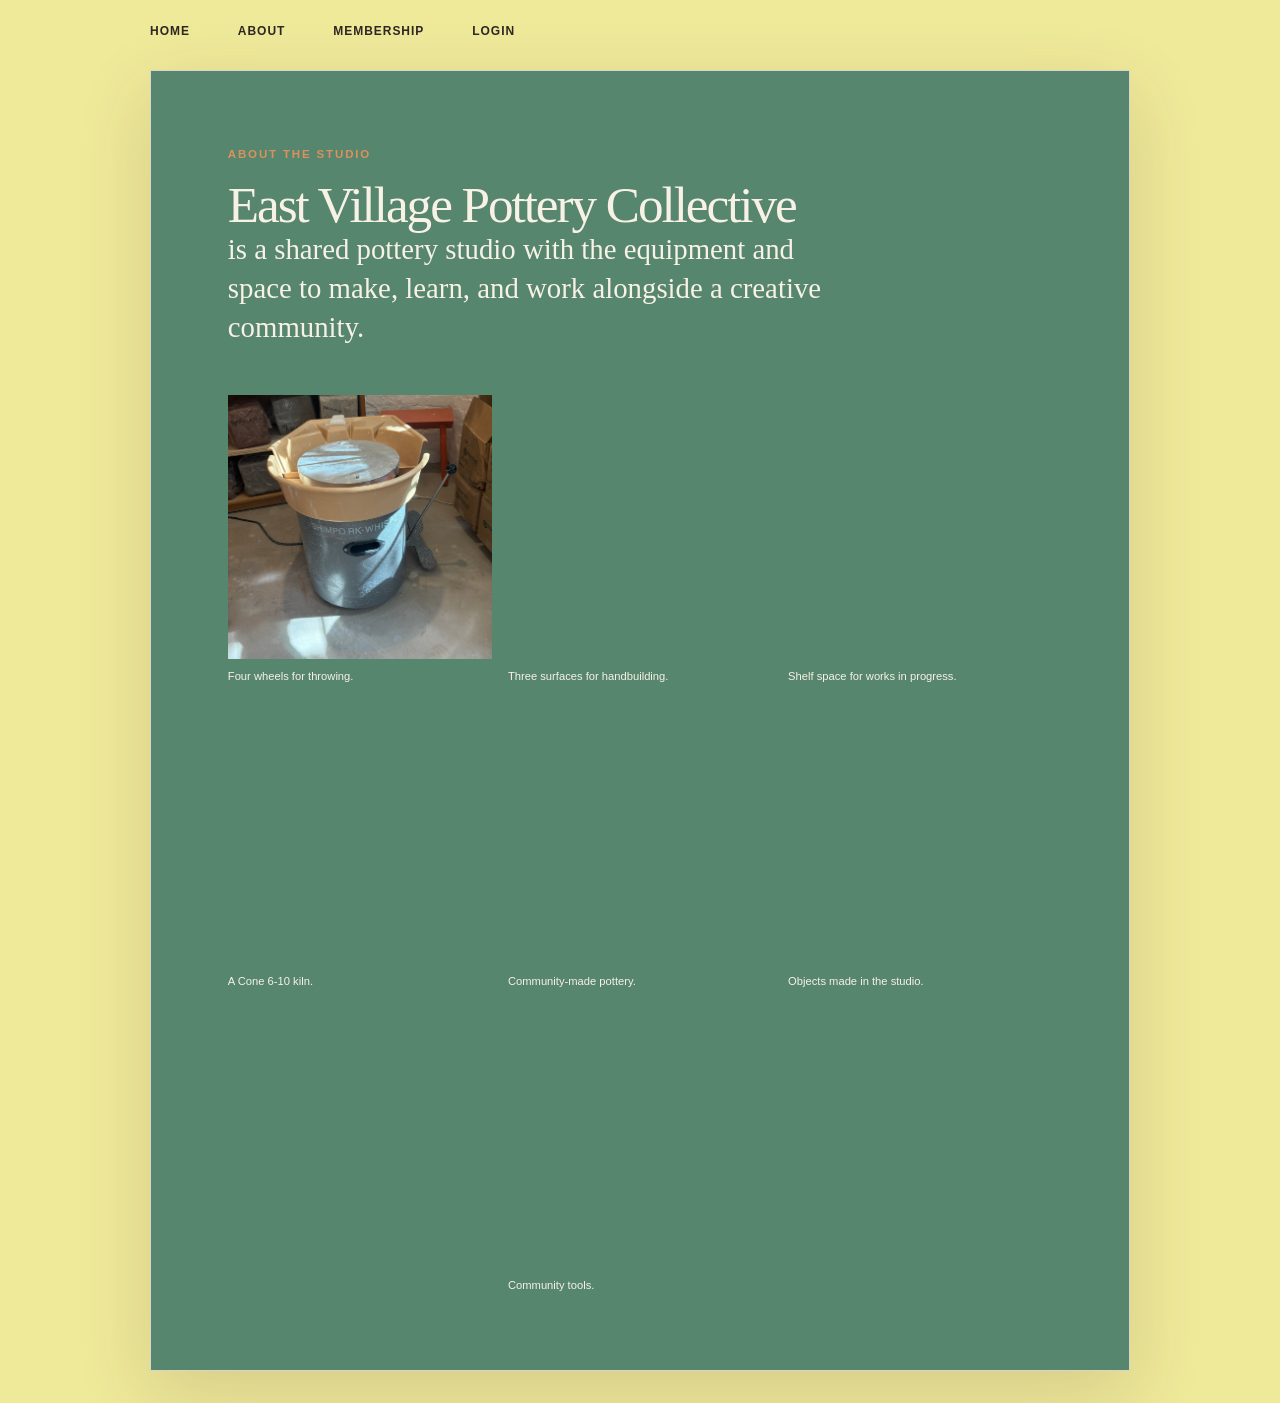
==== about/index.html @ e0009b64 "Cache-bust style.css and site-nav.js" ====
<!doctype html>
<html lang="en">
  <head>
    <meta charset="UTF-8" />
    <meta name="viewport" content="width=device-width, initial-scale=1.0" />
    <meta
      name="description"
      content="Explore the equipment and community at East Village Pottery Collective, a shared ceramics studio in NYC's East Village."
    />
    <link rel="canonical" href="https://eastvillagepottery.com/about/" />
    <link rel="icon" href="/favicon.svg" type="image/svg+xml" />
    <meta property="og:type" content="website" />
    <meta
      property="og:title"
      content="About the Studio | East Village Pottery Collective"
    />
    <meta
      property="og:description"
      content="Explore the equipment and community at our shared East Village ceramics studio."
    />
    <meta property="og:url" content="https://eastvillagepottery.com/about/" />
    <meta
      property="og:image"
      content="https://eastvillagepottery.com/images/pottery.jpeg"
    />
    <meta property="og:image:alt" content="Handmade pottery in the studio" />
    <meta name="twitter:card" content="summary_large_image" />
    <title>About the Studio | East Village Pottery Collective</title>
    <link rel="stylesheet" href="/style.css?v=9" />
  </head>
  <body>
    <main class="page about-page">
      <site-nav></site-nav>
      <article class="contact-card" aria-labelledby="about-label">
        <section class="about-section" aria-labelledby="about-label">
          <p class="contact-label" id="about-label">About the studio</p>
          <h1>East Village Pottery Collective</h1>
          <p class="about-intro">
            is a shared pottery studio with the equipment and space to make,
            learn, and work alongside a creative community.
          </p>
          <div class="about-layout">
            <div class="studio-gallery" aria-label="Inside the studio">
              <figure>
                <img
                  src="/images/wheel.jpeg"
                  alt="Pottery wheel in the studio"
                  loading="lazy"
                  decoding="async"
                />
                <figcaption>Four wheels for throwing.</figcaption>
              </figure>
              <figure>
                <img
                  src="/images/handbuilding.jpeg"
                  alt="Handbuilding work surface"
                  loading="lazy"
                  decoding="async"
                />
                <figcaption>Three surfaces for handbuilding.</figcaption>
              </figure>
              <figure>
                <img
                  src="/images/shelf.jpeg"
                  alt="Studio shelves with pottery and supplies"
                  loading="lazy"
                  decoding="async"
                />
                <figcaption>Shelf space for works in progress.</figcaption>
              </figure>
              <figure>
                <img
                  src="/images/kiln.jpeg"
                  alt="Kiln in the studio"
                  loading="lazy"
                  decoding="async"
                />
                <figcaption>A Cone 6-10 kiln.</figcaption>
              </figure>
              <figure>
                <img
                  src="/images/pottery.jpeg"
                  alt="Handmade pottery in the studio"
                  loading="lazy"
                  decoding="async"
                />
                <figcaption>Community-made pottery.</figcaption>
              </figure>
              <figure>
                <img
                  src="/images/pottery-2.jpeg"
                  alt="Finished pottery on studio shelving"
                  loading="lazy"
                  decoding="async"
                />
                <figcaption>Objects made in the studio.</figcaption>
              </figure>
              <figure>
                <img
                  src="/images/tools.png"
                  alt="Pottery tools in the studio"
                  loading="lazy"
                  decoding="async"
                />
                <figcaption>Community tools.</figcaption>
              </figure>
            </div>
          </div>
        </section>
      </article>
    </main>
    <script type="module" src="/components/site-nav.js?v=2"></script>
  </body>
</html>
---- style.css ----
:root {
  --ink: #302622;
  --muted: #a28c80;
  --paper: #e4d4bb;
  --awning-red: #9a5c49;
  --background: #efe99a;
  --clay: #c7641d;
  --clay-dark: #82482d;
  --line: rgba(48, 38, 34, 0.2);
  --white: #f8f1e6;
  --peach: #dc915c;
  --green: #56866d;
}

* {
  box-sizing: border-box;
}

/* Keep the hidden attribute working on elements that set their own display. */
[hidden] {
  display: none !important;
}

body {
  margin: 0;
  min-height: 100vh;
  display: flex;
  flex-direction: column;
  color: var(--ink);
  background: var(--paper);
  font-family: Georgia, "Times New Roman", serif;
}

.page {
  flex: 1;
  display: flex;
  flex-direction: column;
  align-items: center;
  min-height: 100vh;
  padding: 0 1.25rem 2rem;
  background: var(--background);
}

.site-nav {
  width: min(100%, 980px);
  flex-shrink: 0;
  padding: 1.5rem 0;
  font-family: "Trebuchet MS", sans-serif;
}

site-nav {
  display: block;
  width: min(100%, 980px);
  min-height: 4.4rem;
}

site-nav .site-nav {
  width: 100%;
}

.nav-links {
  display: flex;
  gap: clamp(1rem, 4vw, 3rem);
  align-items: center;
}

.nav-links a {
  color: var(--ink);
  font-size: 0.75rem;
  font-weight: 700;
  letter-spacing: 0.08em;
  text-decoration: none;
  text-transform: uppercase;
}

.nav-links a:hover,
.nav-links a:focus-visible {
  color: var(--clay-dark);
}

.nav-menu {
  position: relative;
}

.nav-submenu {
  position: absolute;
  top: 100%;
  left: -1rem;
  z-index: 10;
  display: none;
  flex-direction: column;
  min-width: 12rem;
  /* Top padding bridges the gap so the menu stays open while moving to it. */
  padding: 0.75rem 0 0.5rem;
  background: var(--white);
  border: 1px solid rgba(41, 41, 37, 0.14);
  box-shadow: 0 12px 30px rgba(73, 54, 38, 0.16);
}

.nav-menu:hover .nav-submenu,
.nav-menu:focus-within .nav-submenu {
  display: flex;
}

.nav-submenu a,
.nav-submenu button {
  padding: 0.55rem 1rem;
  border: 0;
  background: none;
  color: var(--ink);
  cursor: pointer;
  font: inherit;
  font-size: 0.72rem;
  font-weight: 700;
  letter-spacing: 0.08em;
  text-align: left;
  text-decoration: none;
  text-transform: uppercase;
}

.nav-submenu a:hover,
.nav-submenu a:focus-visible,
.nav-submenu button:hover,
.nav-submenu button:focus-visible {
  background: var(--paper);
  color: var(--clay-dark);
}

.menu-toggle {
  display: none;
  align-items: center;
  gap: 0.65rem;
  padding: 0;
  border: 0;
  background: transparent;
  color: var(--ink);
  cursor: pointer;
  font-family: inherit;
  font-size: 0.75rem;
  font-weight: 700;
  letter-spacing: 0.08em;
  text-transform: uppercase;
}

.menu-icon {
  display: grid;
  gap: 3px;
  width: 1.1rem;
}

.menu-icon span {
  display: block;
  height: 2px;
  background: currentColor;
}

.contact-card {
  position: relative;
  width: min(100%, 980px);
  overflow: hidden;
  background: var(--white);
  border: 1px solid rgba(41, 41, 37, 0.14);
  box-shadow: 0 24px 70px rgba(73, 54, 38, 0.16);
}

.storefront {
  overflow: hidden;
  background: var(--ink);
}

.storefront img {
  display: block;
  width: 100%;
  height: auto;
}

.about-section {
  scroll-margin-top: 1rem;
  padding: clamp(2.5rem, 6vw, 5rem) clamp(2rem, 6vw, 5.75rem);
  background: var(--green);
  color: var(--white);
}

.about-section .contact-label {
  margin-bottom: 1.25rem;
  color: var(--peach);
}

.about-section h1 {
  max-width: none;
  font-size: clamp(2.25rem, 4vw, 3.25rem);
  line-height: 0.98;
  white-space: nowrap;
}

.about-intro {
  max-width: 38rem;
  margin: 0;
  font-size: clamp(1.25rem, 2.5vw, 1.8rem);
  line-height: 1.35;
}

.about-origin {
  margin: 1.25rem 0 0;
  color: var(--peach);
  font-family: "Trebuchet MS", sans-serif;
  font-size: 0.8rem;
  font-weight: 700;
  letter-spacing: 0.08em;
  text-transform: uppercase;
}

.about-layout {
  margin-top: 3rem;
}

.studio-gallery {
  display: flex;
  flex-wrap: wrap;
  justify-content: center;
  gap: 1rem;
  margin-top: 3rem;
}

.studio-gallery figure {
  margin: 0;
  flex: 0 1 calc((100% - 2rem) / 3);
}

.studio-gallery img {
  display: block;
  width: 100%;
  aspect-ratio: 1;
  object-fit: cover;
}

.studio-gallery figcaption {
  margin-top: 0.6rem;
  color: var(--white);
  font-family: "Trebuchet MS", sans-serif;
  font-size: 0.7rem;
  line-height: 1.35;
}

.contact-content {
  display: grid;
  grid-template-columns: repeat(2, minmax(0, 1fr));
}

.info-section {
  padding: clamp(2.5rem, 7vw, 5rem) clamp(2rem, 6vw, 5.75rem);
  background: var(--paper);
  color: var(--ink);
}

.info-section + .info-section {
  border-left: 1px solid var(--line);
}

.contact-label {
  margin: 0 0 0.75rem;
  color: var(--clay-dark);
  font-family: "Trebuchet MS", sans-serif;
  font-size: 0.72rem;
  font-weight: 700;
  letter-spacing: 0.16em;
  text-transform: uppercase;
}

.eyebrow {
  margin: 0 0 1.25rem;
  color: var(--peach);
  font-family: "Trebuchet MS", sans-serif;
  font-size: 0.72rem;
  font-weight: 700;
  letter-spacing: 0.18em;
  text-transform: uppercase;
}

h1 {
  margin: 0;
  font-size: clamp(3rem, 7vw, 5.7rem);
  font-weight: 400;
  line-height: 0.92;
  letter-spacing: -0.04em;
  text-wrap: balance;
}

.studio-intro h1 {
  font-size: clamp(2rem, 4vw, 3.25rem);
  line-height: 1;
}

.studio-intro {
  border-bottom: 1px solid var(--line);
}

.details {
  display: flex;
  flex-direction: column;
  justify-content: center;
  padding: clamp(2.25rem, 6vw, 5.5rem);
}

.details h2 {
  margin: 0 0 2.5rem;
  color: var(--clay-dark);
  font-size: 1.05rem;
  font-weight: 400;
  letter-spacing: 0.05em;
  text-transform: uppercase;
}

.address-note {
  margin: 1.25rem 0 2.25rem;
  color: var(--muted);
  font-family: "Trebuchet MS", sans-serif;
  font-size: 0.78rem;
  line-height: 1.5;
}

.address-link {
  display: inline-flex;
  align-items: center;
  justify-content: space-between;
  width: 100%;
  margin: 0;
  color: var(--awning-red);
  font-size: clamp(1.55rem, 3vw, 2.25rem);
  line-height: 1.2;
  text-decoration: none;
}

.address-link:hover,
.address-link:focus-visible {
  color: var(--clay-dark);
  text-decoration: none;
}

.email-link {
  display: inline-block;
  margin-top: 1.5rem;
  color: var(--ink);
  font-family: "Trebuchet MS", sans-serif;
  font-size: 0.9rem;
  text-decoration: underline;
  text-decoration-color: var(--peach);
  text-underline-offset: 0.25rem;
}

.email-link:hover,
.email-link:focus-visible {
  color: var(--clay-dark);
}

.footer-note {
  margin: 3rem 0 0;
  padding-top: 1rem;
  border-top: 1px solid var(--line);
  color: var(--muted);
  font-family: "Trebuchet MS", sans-serif;
  font-size: 0.72rem;
  letter-spacing: 0.05em;
  text-transform: uppercase;
}

.membership-page {
  align-items: center;
}

.membership-card {
  width: min(100%, 980px);
  background: var(--white);
  border: 1px solid rgba(41, 41, 37, 0.14);
  box-shadow: 0 24px 70px rgba(73, 54, 38, 0.16);
}

.membership-header {
  padding: clamp(3rem, 7vw, 6rem) clamp(2rem, 7vw, 6rem);
  background: var(--green);
  color: var(--white);
}

.membership-header .contact-label {
  color: var(--peach);
}

.membership-header h1 {
  max-width: 14ch;
  margin: 0;
  color: var(--white);
  font-size: clamp(2.75rem, 7vw, 5.5rem);
}

.membership-lede {
  max-width: 35rem;
  margin: 2rem 0 0;
  color: var(--white);
  font-size: clamp(1.1rem, 2vw, 1.35rem);
  line-height: 1.5;
}

.agreement-section {
  padding: clamp(2rem, 5vw, 4rem) clamp(2rem, 7vw, 6rem);
  border-bottom: 1px solid var(--line);
}

.agreement-section h2 {
  margin: 0 0 1.5rem;
  color: var(--clay-dark);
  font-family: "Trebuchet MS", sans-serif;
  font-size: 0.8rem;
  letter-spacing: 0.14em;
  text-transform: uppercase;
}

.agreement-section p,
.agreement-section li {
  max-width: 48rem;
  color: var(--ink);
  font-size: 1rem;
  line-height: 1.65;
}

.agreement-section p {
  margin: 0 0 1.25rem;
}

.agreement-section p:last-child {
  margin-bottom: 0;
}

.agreement-section ul {
  margin: 1.25rem 0 0;
  padding-left: 1.3rem;
}

.membership-tiers {
  display: grid;
  gap: 0.75rem;
  margin-bottom: 2rem !important;
  padding-left: 0 !important;
  list-style: none;
}

.membership-tiers li {
  display: grid;
  gap: 0.35rem;
  padding: 1rem 1.15rem;
  border-left: 3px solid var(--peach);
  background: rgba(228, 212, 187, 0.45);
}

.membership-tiers strong {
  color: var(--clay-dark);
  font-family: "Trebuchet MS", sans-serif;
  font-size: 0.85rem;
  letter-spacing: 0.04em;
  text-transform: uppercase;
}

.membership-tiers span {
  font-size: 0.95rem;
  line-height: 1.4;
}

.waiver-section {
  background: #efe5d5;
}

.note-section {
  background: var(--paper);
}

/* Members area */

.member-form {
  display: grid;
  gap: 1.25rem;
  max-width: 36rem;
}

piece-fields {
  display: grid;
  gap: 1.25rem;
}

.field {
  display: grid;
  gap: 0.4rem;
}

.field span,
.dimensions legend {
  color: var(--clay-dark);
  font-family: "Trebuchet MS", sans-serif;
  font-size: 0.72rem;
  font-weight: 700;
  letter-spacing: 0.12em;
  text-transform: uppercase;
}

.field input,
.field textarea {
  width: 100%;
  padding: 0.7rem 0.8rem;
  border: 1px solid var(--line);
  border-radius: 0;
  background: #fffaf2;
  color: var(--ink);
  font: inherit;
  font-size: 1rem;
}

.field input[type="file"] {
  padding: 0.6rem;
  font-family: "Trebuchet MS", sans-serif;
  font-size: 0.85rem;
}

.field input:focus-visible,
.field textarea:focus-visible {
  outline: 2px solid var(--peach);
  outline-offset: 1px;
}

.dimensions {
  display: grid;
  grid-template-columns: repeat(3, minmax(0, 1fr));
  gap: 0.75rem;
  margin: 0;
  padding: 0;
  border: 0;
}

.dimensions legend {
  margin-bottom: 0.6rem;
  padding: 0;
}

.dimensions .field span {
  color: var(--muted);
  font-size: 0.65rem;
}

.field-note,
.form-status {
  margin: 0 !important;
  color: var(--muted) !important;
  font-family: "Trebuchet MS", sans-serif;
  font-size: 0.85rem !important;
}

.form-status:empty {
  display: none;
}

.form-status.is-error {
  color: var(--awning-red) !important;
}

.button {
  justify-self: start;
  padding: 0.8rem 1.4rem;
  border: 0;
  background: var(--green);
  color: var(--white);
  cursor: pointer;
  font-family: "Trebuchet MS", sans-serif;
  font-size: 0.75rem;
  font-weight: 700;
  letter-spacing: 0.1em;
  text-transform: uppercase;
}

.button:hover,
.button:focus-visible {
  background: var(--clay-dark);
}

.button:disabled {
  opacity: 0.6;
  cursor: wait;
}

.auth-switch {
  margin: 1.75rem 0 0 !important;
  font-family: "Trebuchet MS", sans-serif;
  font-size: 0.9rem !important;
}

.link-button {
  padding: 0;
  border: 0;
  background: none;
  color: var(--ink);
  cursor: pointer;
  font: inherit;
  text-decoration: underline;
  text-decoration-color: var(--peach);
  text-underline-offset: 0.25rem;
}

.link-button:hover,
.link-button:focus-visible {
  color: var(--clay-dark);
}

.auth-options {
  display: flex;
  flex-wrap: wrap;
  gap: 0.5rem 1.5rem;
  margin: 0 !important;
  font-family: "Trebuchet MS", sans-serif;
  font-size: 0.85rem !important;
}

#resend-confirmation {
  justify-self: start;
  font-family: "Trebuchet MS", sans-serif;
  font-size: 0.85rem;
}

.choice-group {
  display: grid;
  gap: 0.6rem;
  margin: 0;
  padding: 0;
  border: 0;
}

.choice-group legend {
  margin-bottom: 0.6rem;
  padding: 0;
  color: var(--clay-dark);
  font-family: "Trebuchet MS", sans-serif;
  font-size: 0.72rem;
  font-weight: 700;
  letter-spacing: 0.12em;
  text-transform: uppercase;
}

.choice-row {
  display: flex;
  flex-wrap: wrap;
  gap: 0.6rem;
}

.choice {
  display: flex;
  gap: 0.75rem;
  align-items: flex-start;
  padding: 0.8rem 1rem;
  border: 1px solid var(--line);
  background: #fffaf2;
  cursor: pointer;
  font-size: 0.95rem;
  line-height: 1.4;
}

.choice input {
  margin: 0.2rem 0 0;
  accent-color: var(--green);
}

.choice strong {
  display: block;
  color: var(--clay-dark);
  font-family: "Trebuchet MS", sans-serif;
  font-size: 0.8rem;
  letter-spacing: 0.04em;
  text-transform: uppercase;
}

.choice:has(input:checked) {
  border-color: var(--green);
  box-shadow: inset 0 0 0 1px var(--green);
}

.choice:has(input:focus-visible) {
  outline: 2px solid var(--peach);
  outline-offset: 1px;
}

.checkbox {
  display: flex;
  gap: 0.6rem;
  align-items: flex-start;
  font-size: 0.95rem;
  line-height: 1.4;
  cursor: pointer;
}

.checkbox input {
  margin: 0.2rem 0 0;
  accent-color: var(--green);
}

.payment-preview {
  margin: 0 !important;
  font-family: "Trebuchet MS", sans-serif;
  font-size: 0.85rem !important;
}

.payment-preview a {
  color: var(--ink);
  text-decoration-color: var(--peach);
  text-underline-offset: 0.25rem;
}

.payment-status {
  display: inline-block;
  margin: 0 0 1.5rem !important;
  padding: 0.35rem 0.7rem;
  background: rgba(154, 92, 73, 0.12);
  color: var(--awning-red) !important;
  font-family: "Trebuchet MS", sans-serif;
  font-size: 0.8rem !important;
}

.payment-status.is-verified {
  background: rgba(86, 134, 109, 0.15);
  color: var(--green) !important;
  font-weight: 700;
}

.button-quiet {
  padding: 0.5rem 0.9rem;
  border: 1px solid var(--line);
  background: transparent;
  color: var(--ink);
}

.button-quiet:hover,
.button-quiet:focus-visible {
  background: var(--paper);
}

.piece-list {
  display: grid;
  gap: 1.5rem;
  margin: 0 !important;
  padding: 0 !important;
  list-style: none;
}

.piece {
  display: grid;
  grid-template-columns: minmax(0, 12rem) minmax(0, 1fr);
  gap: 1.25rem;
  padding: 1.25rem;
  border-left: 3px solid var(--peach);
  background: rgba(228, 212, 187, 0.45);
}

.piece:not(:has(.piece-photos)) {
  grid-template-columns: minmax(0, 1fr);
}

.piece-photos {
  display: grid;
  grid-template-columns: repeat(2, minmax(0, 1fr));
  gap: 0.35rem;
  align-content: start;
}

.piece-photos img {
  display: block;
  width: 100%;
  aspect-ratio: 1;
  object-fit: cover;
}

.piece-photos img:only-child {
  grid-column: span 2;
}

.piece-body {
  display: grid;
  gap: 0.5rem;
  align-content: start;
}

.piece-heading {
  display: flex;
  flex-wrap: wrap;
  align-items: baseline;
  justify-content: space-between;
  gap: 0.5rem;
}

.piece-title {
  display: flex;
  flex-wrap: wrap;
  align-items: baseline;
  gap: 0.6rem;
}

.piece-number {
  padding: 0.15rem 0.45rem;
  border: 1px solid var(--clay-dark);
  color: var(--clay-dark);
  font-family: "Trebuchet MS", sans-serif;
  font-size: 0.72rem;
  font-weight: 700;
  letter-spacing: 0.06em;
  font-variant-numeric: tabular-nums;
}

.piece-actions {
  display: flex;
  flex-wrap: wrap;
  gap: 0.6rem;
  margin-top: 0.25rem;
}

.piece-edit {
  max-width: none;
}

.piece-edit h3 {
  display: flex;
  align-items: baseline;
  gap: 0.6rem;
  margin: 0;
  font-size: 1.1rem;
  font-weight: 400;
}

.piece-heading h3 {
  margin: 0;
  font-size: 1.25rem;
  font-weight: 400;
  overflow-wrap: anywhere;
}

.piece-status {
  padding: 0.2rem 0.5rem;
  background: var(--peach);
  color: var(--ink);
  font-family: "Trebuchet MS", sans-serif;
  font-size: 0.65rem;
  font-weight: 700;
  letter-spacing: 0.08em;
  text-transform: uppercase;
}

.piece-status.status-bisque_fired {
  background: var(--green);
  color: var(--white);
}

.piece-date {
  margin: 0 !important;
  color: var(--ink) !important;
  font-family: "Trebuchet MS", sans-serif;
  font-size: 0.8rem !important;
  font-weight: 700;
  letter-spacing: 0.04em;
}

.piece-meta {
  margin: 0 !important;
  color: var(--clay-dark) !important;
  font-family: "Trebuchet MS", sans-serif;
  font-size: 0.8rem !important;
}

.piece-description {
  margin: 0 !important;
  white-space: pre-line;
  overflow-wrap: anywhere;
}


@media (max-width: 680px) {
  .page {
    padding: 0 1rem 1rem;
  }
  .site-nav {
    padding: 1rem 0;
  }
  site-nav {
    min-height: 3rem;
  }
  .menu-toggle {
    display: inline-flex;
  }
  .nav-links {
    display: none;
    flex-direction: column;
    align-items: flex-start;
    gap: 1rem;
    padding: 1rem 0 0.5rem;
  }
  .site-nav.is-open .nav-links {
    display: flex;
  }
  .nav-links a {
    font-size: 0.7rem;
  }
  .nav-submenu {
    position: static;
    display: flex;
    min-width: 0;
    padding: 0.75rem 0 0 1rem;
    background: none;
    border: 0;
    box-shadow: none;
    gap: 0.75rem;
  }
  .nav-submenu a,
  .nav-submenu button {
    padding: 0;
    font-size: 0.7rem;
  }
  .nav-submenu a:hover,
  .nav-submenu button:hover {
    background: none;
  }
  .contact-card {
    min-height: 0;
  }
  .about-layout {
    gap: 3rem;
  }
  .studio-gallery {
    gap: 1.25rem 0.75rem;
  }
  .studio-gallery figure {
    flex-basis: calc((100% - 0.75rem) / 2);
  }
  .contact-content {
    grid-template-columns: 1fr;
  }
  .info-section + .info-section {
    border-top: 1px solid var(--line);
    border-left: 0;
  }
  .membership-header h1 {
    max-width: 10ch;
  }
  .about-section h1 {
    white-space: normal;
  }
  .dimensions {
    gap: 0.5rem;
  }
  .piece {
    grid-template-columns: minmax(0, 1fr);
  }
}
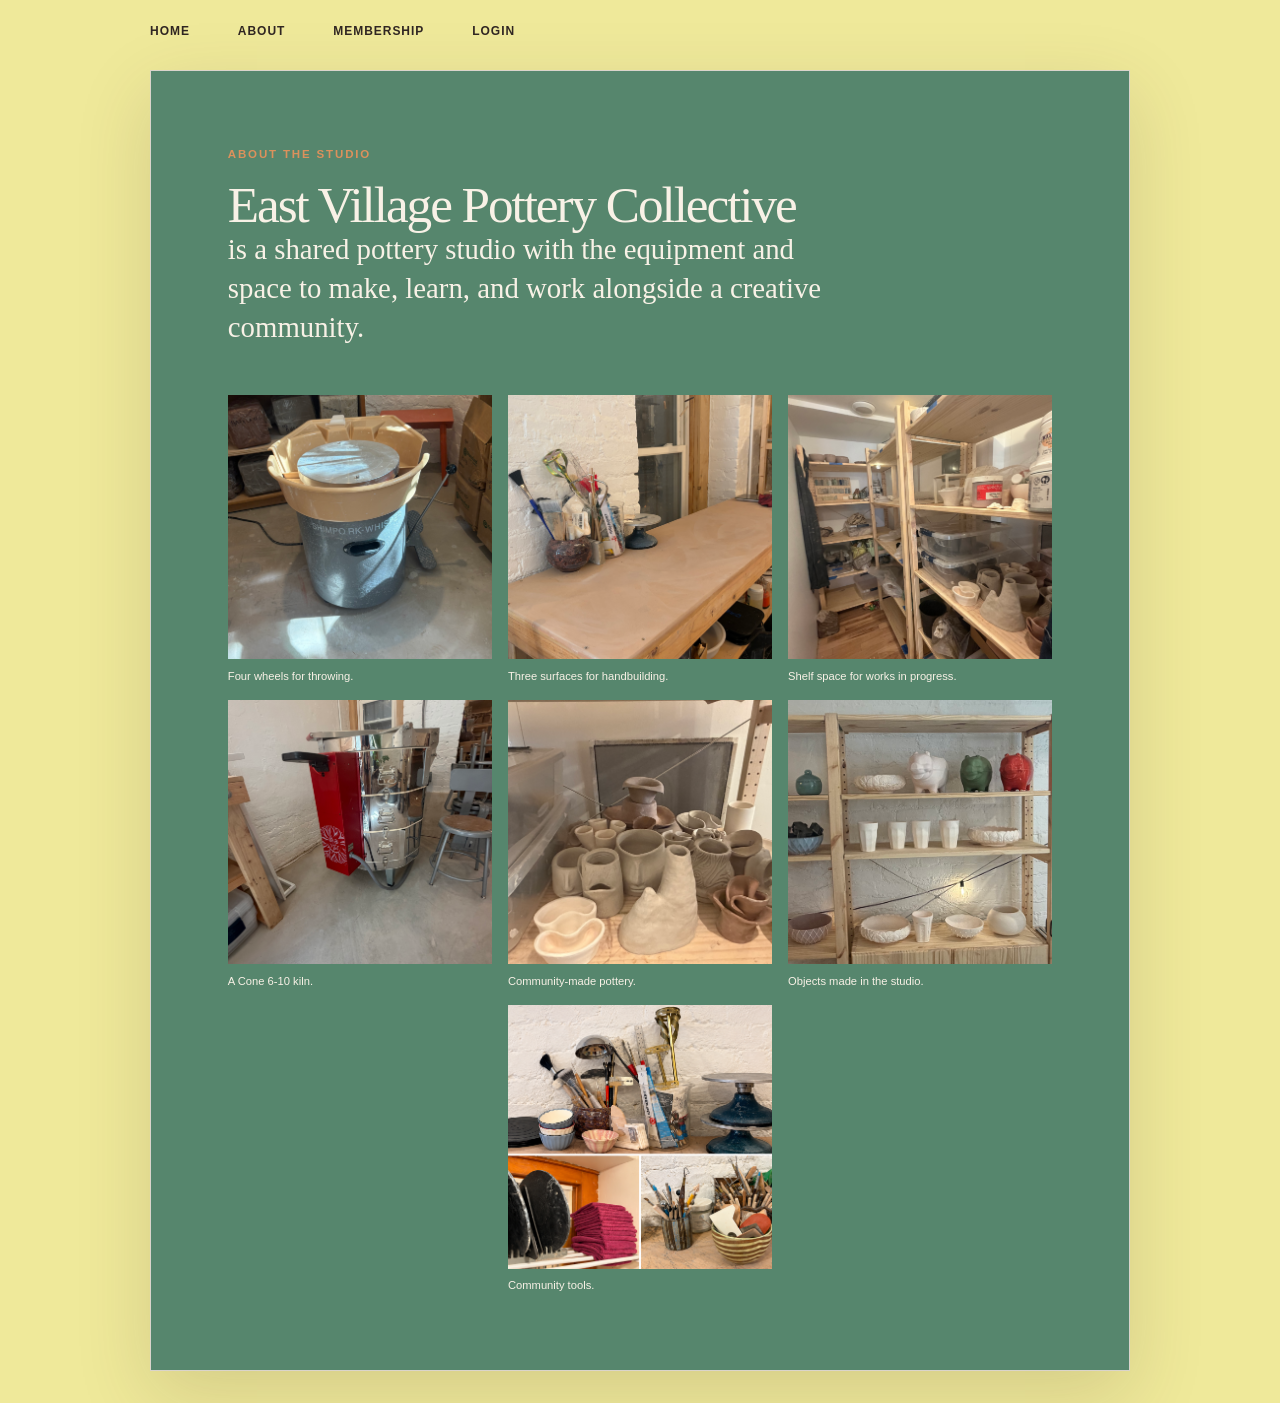
==== commit 7b72e13b: "Add monthly invoices, member since date and tier history /members/invoices/ shows this month's runni" ====
--- a/about/index.html
+++ b/about/index.html
@@ -26,7 +26,7 @@
     <meta property="og:image:alt" content="Handmade pottery in the studio" />
     <meta name="twitter:card" content="summary_large_image" />
     <title>About the Studio | East Village Pottery Collective</title>
-    <link rel="stylesheet" href="/style.css?v=9" />
+    <link rel="stylesheet" href="/style.css?v=10" />
   </head>
   <body>
     <main class="page about-page">
--- a/style.css
+++ b/style.css
@@ -872,6 +872,441 @@
   overflow-wrap: anywhere;
 }
 
+.visually-hidden {
+  position: absolute;
+  width: 1px;
+  height: 1px;
+  overflow: hidden;
+  clip-path: inset(50%);
+  white-space: nowrap;
+}
+
+.member-since {
+  color: var(--clay-dark) !important;
+  font-family: "Trebuchet MS", sans-serif;
+  font-size: 0.85rem !important;
+  font-weight: 700;
+  letter-spacing: 0.04em;
+}
+
+.tier-history {
+  margin-top: 2rem;
+}
+
+.tier-history h3 {
+  margin: 0 0 0.5rem;
+  color: var(--clay-dark);
+  font-family: "Trebuchet MS", sans-serif;
+  font-size: 0.75rem;
+  letter-spacing: 0.1em;
+  text-transform: uppercase;
+}
+
+.tier-history ul {
+  margin: 0 !important;
+  padding: 0 !important;
+  list-style: none;
+}
+
+.tier-history li {
+  font-family: "Trebuchet MS", sans-serif;
+  font-size: 0.9rem !important;
+}
+
+.invoice-list {
+  display: grid;
+  gap: 1.5rem;
+  margin: 0 !important;
+  padding: 0 !important;
+  list-style: none;
+}
+
+.invoice {
+  display: grid;
+  gap: 0.75rem;
+  padding: 1.25rem;
+  border-left: 3px solid var(--peach);
+  background: rgba(228, 212, 187, 0.45);
+}
+
+.invoice-heading {
+  display: flex;
+  flex-wrap: wrap;
+  align-items: baseline;
+  justify-content: space-between;
+  gap: 0.5rem;
+}
+
+.invoice-heading h3 {
+  margin: 0;
+  font-size: 1.25rem;
+  font-weight: 400;
+}
+
+.invoice-tag {
+  padding: 0.2rem 0.5rem;
+  background: var(--peach);
+  color: var(--ink);
+  font-family: "Trebuchet MS", sans-serif;
+  font-size: 0.65rem;
+  font-weight: 700;
+  letter-spacing: 0.08em;
+  text-transform: uppercase;
+}
+
+.invoice-lines {
+  width: 100%;
+  border-collapse: collapse;
+  font-family: "Trebuchet MS", sans-serif;
+  font-size: 0.9rem;
+}
+
+.invoice-lines th,
+.invoice-lines td {
+  padding: 0.55rem 0;
+  border-bottom: 1px solid var(--line);
+  vertical-align: baseline;
+}
+
+.invoice-lines th {
+  font-weight: 400;
+  text-align: left;
+  overflow-wrap: anywhere;
+}
+
+.invoice-lines td {
+  padding-left: 1rem;
+  text-align: right;
+  white-space: nowrap;
+  font-variant-numeric: tabular-nums;
+}
+
+.invoice-lines tfoot th,
+.invoice-lines tfoot td {
+  border-bottom: 0;
+  font-weight: 700;
+}
+
+.invoice-detail {
+  display: block;
+  margin-top: 0.15rem;
+  color: var(--clay-dark);
+  font-size: 0.78rem;
+}
+
+/* Members home: posts */
+
+.byline {
+  display: inline-flex;
+  flex-wrap: wrap;
+  align-items: baseline;
+  gap: 0.4rem;
+}
+
+.byline strong {
+  font-weight: 700;
+}
+
+.byline-pronouns {
+  color: var(--muted);
+  font-family: "Trebuchet MS", sans-serif;
+  font-size: 0.75rem;
+}
+
+.byline-tag {
+  padding: 0.05rem 0.35rem;
+  background: var(--green);
+  color: var(--white);
+  font-family: "Trebuchet MS", sans-serif;
+  font-size: 0.6rem;
+  font-weight: 700;
+  letter-spacing: 0.08em;
+  text-transform: uppercase;
+}
+
+.post-composer {
+  margin-bottom: 2rem;
+}
+
+.feed,
+.comment-list,
+.event-list {
+  display: grid;
+  gap: 1rem;
+  margin: 0 !important;
+  padding: 0 !important;
+  list-style: none;
+}
+
+.post {
+  display: grid;
+  gap: 0.6rem;
+  padding: 1.1rem 1.25rem;
+  border-left: 3px solid var(--peach);
+  background: rgba(228, 212, 187, 0.45);
+}
+
+.post-header {
+  display: flex;
+  flex-wrap: wrap;
+  align-items: baseline;
+  gap: 0.35rem 0.75rem;
+}
+
+.post-time {
+  color: var(--muted);
+  font-family: "Trebuchet MS", sans-serif;
+  font-size: 0.75rem;
+}
+
+.post-body {
+  margin: 0 !important;
+  white-space: pre-line;
+  overflow-wrap: anywhere;
+}
+
+.post-actions {
+  display: flex;
+  flex-wrap: wrap;
+  gap: 1.25rem;
+  font-family: "Trebuchet MS", sans-serif;
+  font-size: 0.85rem;
+}
+
+.like-button {
+  text-decoration: none;
+}
+
+.like-button.is-liked {
+  color: var(--awning-red);
+}
+
+.post-comments {
+  display: grid;
+  gap: 0.75rem;
+  margin-top: 0.4rem;
+  padding: 0.9rem 0 0 1rem;
+  border-top: 1px solid var(--line);
+}
+
+.comment {
+  display: grid;
+  gap: 0.25rem;
+  font-size: 0.95rem;
+}
+
+.comment .link-button {
+  font-family: "Trebuchet MS", sans-serif;
+  font-size: 0.75rem;
+}
+
+.comment-form {
+  display: flex;
+  flex-wrap: wrap;
+  gap: 0.5rem;
+}
+
+.comment-form input {
+  flex: 1 1 14rem;
+  padding: 0.55rem 0.7rem;
+  border: 1px solid var(--line);
+  background: #fffaf2;
+  color: var(--ink);
+  font: inherit;
+  font-size: 0.95rem;
+}
+
+.comment-form .form-status {
+  flex-basis: 100%;
+}
+
+.post-edit {
+  max-width: none;
+}
+
+.post-edit textarea {
+  width: 100%;
+  padding: 0.7rem 0.8rem;
+  border: 1px solid var(--line);
+  background: #fffaf2;
+  font: inherit;
+}
+
+/* Members home: calendar */
+
+.calendar-toolbar {
+  display: flex;
+  flex-wrap: wrap;
+  align-items: center;
+  gap: 0.5rem;
+  margin-bottom: 1rem;
+}
+
+.calendar-month {
+  min-width: 10rem;
+  margin: 0 0.25rem;
+  font-size: 1.25rem;
+  font-weight: 400;
+  text-align: center;
+}
+
+.calendar-add {
+  justify-self: start;
+}
+
+.event-form {
+  max-width: none;
+  margin-top: 1rem;
+  padding: 1.25rem;
+  border-left: 3px solid var(--green);
+  background: rgba(228, 212, 187, 0.45);
+}
+
+.event-form h3 {
+  margin: 0;
+  font-size: 1.1rem;
+  font-weight: 400;
+}
+
+.event-when {
+  display: grid;
+  grid-template-columns: repeat(3, minmax(0, 1fr));
+  gap: 0.75rem;
+}
+
+.calendar-grid {
+  display: grid;
+  grid-template-columns: repeat(7, minmax(0, 1fr));
+  border-top: 1px solid var(--line);
+  border-left: 1px solid var(--line);
+}
+
+.calendar-weekday {
+  padding: 0.4rem;
+  border-right: 1px solid var(--line);
+  border-bottom: 1px solid var(--line);
+  color: var(--clay-dark);
+  font-family: "Trebuchet MS", sans-serif;
+  font-size: 0.65rem;
+  font-weight: 700;
+  letter-spacing: 0.1em;
+  text-align: center;
+  text-transform: uppercase;
+}
+
+.calendar-day {
+  display: flex;
+  flex-direction: column;
+  gap: 0.2rem;
+  min-width: 0;
+  min-height: 5.5rem;
+  padding: 0.35rem;
+  border: 0;
+  border-right: 1px solid var(--line);
+  border-bottom: 1px solid var(--line);
+  background: #fffaf2;
+  color: var(--ink);
+  cursor: pointer;
+  font: inherit;
+  text-align: left;
+}
+
+.calendar-day:hover {
+  background: var(--paper);
+}
+
+.calendar-day:focus-visible {
+  outline: 2px solid var(--peach);
+  outline-offset: -2px;
+}
+
+.calendar-day.is-other-month {
+  background: transparent;
+  color: var(--muted);
+}
+
+.calendar-day.is-selected {
+  box-shadow: inset 0 0 0 2px var(--green);
+}
+
+.calendar-date {
+  font-family: "Trebuchet MS", sans-serif;
+  font-size: 0.8rem;
+  font-weight: 700;
+}
+
+.calendar-day.is-today .calendar-date {
+  align-self: flex-start;
+  padding: 0 0.35rem;
+  background: var(--clay);
+  color: var(--white);
+}
+
+.event-chip {
+  overflow: hidden;
+  padding: 0.1rem 0.3rem;
+  border-left: 2px solid var(--peach);
+  background: rgba(220, 145, 92, 0.18);
+  color: var(--ink);
+  font-family: "Trebuchet MS", sans-serif;
+  font-size: 0.68rem;
+  line-height: 1.3;
+  text-overflow: ellipsis;
+  white-space: nowrap;
+}
+
+.event-chip.is-studio {
+  border-left-color: var(--green);
+  background: rgba(86, 134, 109, 0.18);
+}
+
+.event-more {
+  color: var(--muted);
+  font-family: "Trebuchet MS", sans-serif;
+  font-size: 0.65rem;
+}
+
+.calendar-legend {
+  display: flex;
+  gap: 0.75rem;
+  margin-top: 0.6rem;
+}
+
+.day-events {
+  display: grid;
+  gap: 1rem;
+  margin-top: 1.75rem;
+}
+
+.day-events h3 {
+  margin: 0;
+  font-size: 1.2rem;
+  font-weight: 400;
+}
+
+.event {
+  display: grid;
+  gap: 0.5rem;
+  padding: 1.1rem 1.25rem;
+  border-left: 3px solid var(--peach);
+  background: rgba(228, 212, 187, 0.45);
+}
+
+.event.is-studio {
+  border-left-color: var(--green);
+}
+
+.event h4 {
+  margin: 0;
+  font-size: 1.15rem;
+  font-weight: 400;
+}
+
+.event-going {
+  margin: 0 !important;
+  font-family: "Trebuchet MS", sans-serif;
+  font-size: 0.85rem !important;
+}
 
 @media (max-width: 680px) {
   .page {
@@ -949,4 +1384,31 @@
   .piece {
     grid-template-columns: minmax(0, 1fr);
   }
-}
+  .calendar-month {
+    min-width: 0;
+    flex: 1;
+  }
+  .calendar-day {
+    min-height: 3.2rem;
+    padding: 0.25rem;
+  }
+  /* Too narrow for titles: show a dot per day with events. */
+  .calendar-day .event-chip,
+  .calendar-day .event-more {
+    display: none;
+  }
+  .calendar-day:has(.event-chip)::after {
+    content: "";
+    width: 0.4rem;
+    height: 0.4rem;
+    margin-top: auto;
+    border-radius: 50%;
+    background: var(--clay);
+  }
+  .calendar-day:has(.event-chip.is-studio)::after {
+    background: var(--green);
+  }
+  .event-when {
+    grid-template-columns: 1fr;
+  }
+}
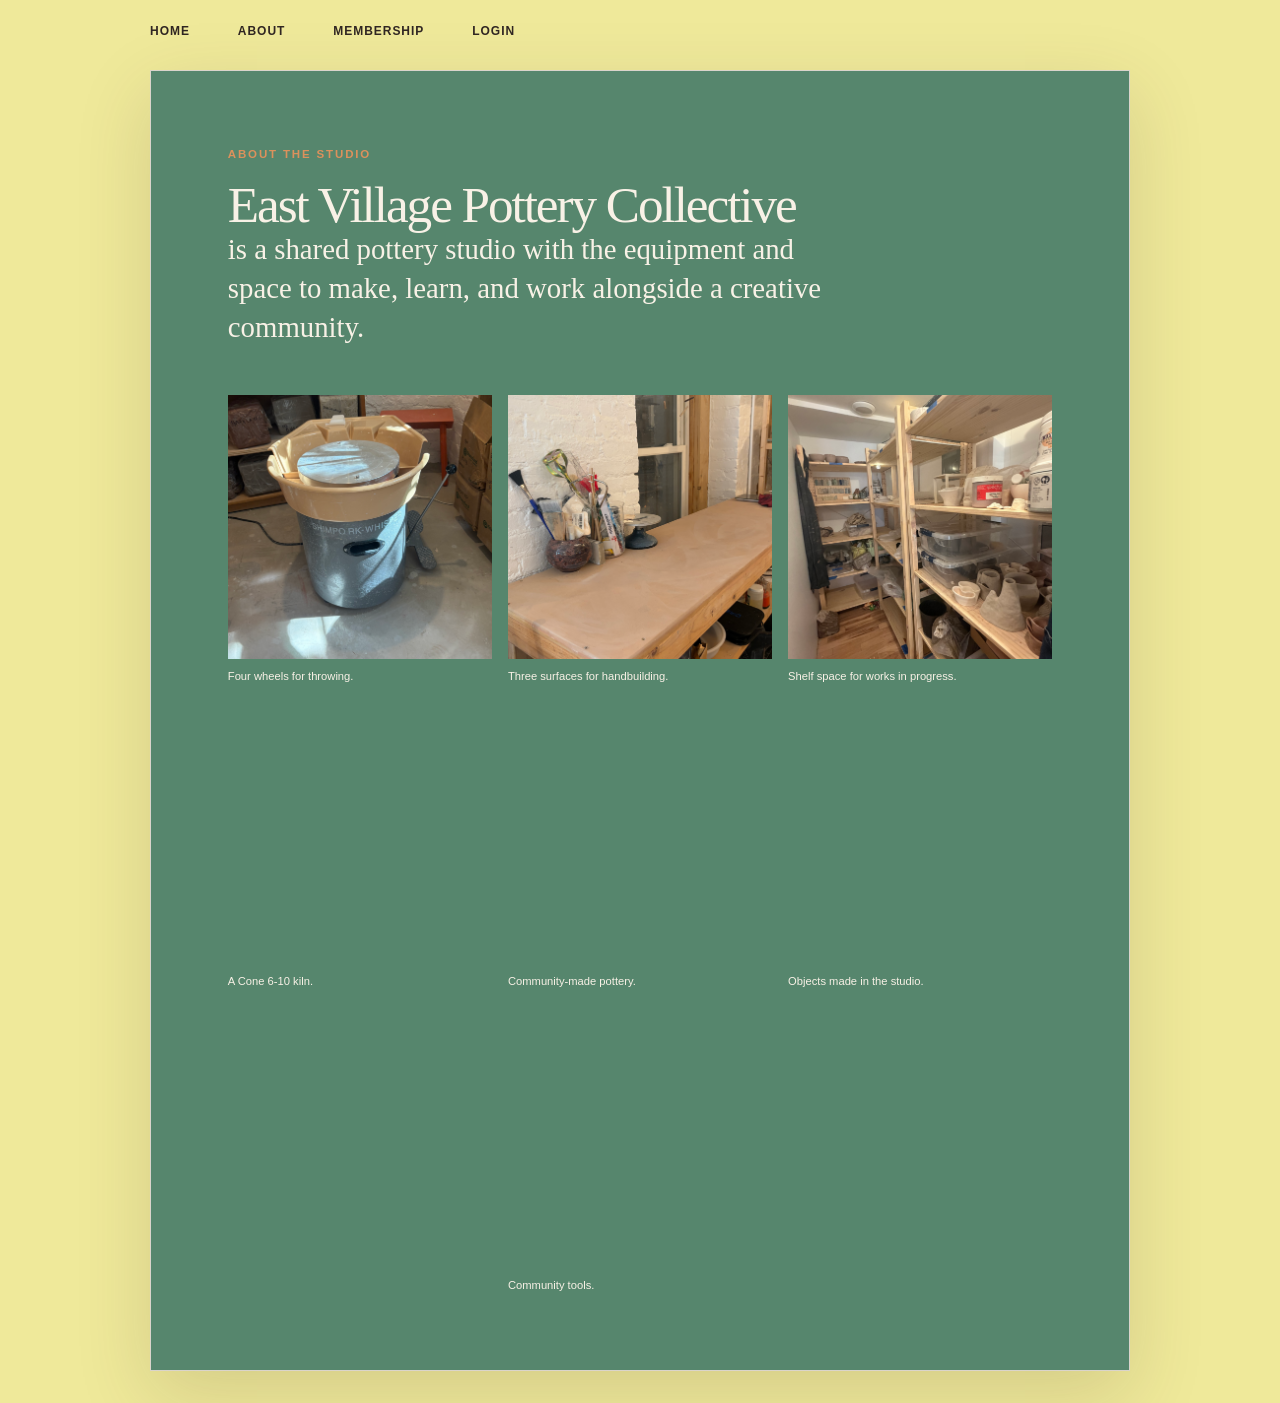
==== commit 3dd0d6dc: "Version members module imports so deploys can't mix old and new files Cloudflare cached the old shar" ====
--- a/about/index.html
+++ b/about/index.html
@@ -109,6 +109,6 @@
         </section>
       </article>
     </main>
-    <script type="module" src="/components/site-nav.js?v=2"></script>
+    <script type="module" src="/components/site-nav.js?v=3"></script>
   </body>
 </html>
--- a/style.css
+++ b/style.css
@@ -872,127 +872,6 @@
   overflow-wrap: anywhere;
 }
 
-.visually-hidden {
-  position: absolute;
-  width: 1px;
-  height: 1px;
-  overflow: hidden;
-  clip-path: inset(50%);
-  white-space: nowrap;
-}
-
-.member-since {
-  color: var(--clay-dark) !important;
-  font-family: "Trebuchet MS", sans-serif;
-  font-size: 0.85rem !important;
-  font-weight: 700;
-  letter-spacing: 0.04em;
-}
-
-.tier-history {
-  margin-top: 2rem;
-}
-
-.tier-history h3 {
-  margin: 0 0 0.5rem;
-  color: var(--clay-dark);
-  font-family: "Trebuchet MS", sans-serif;
-  font-size: 0.75rem;
-  letter-spacing: 0.1em;
-  text-transform: uppercase;
-}
-
-.tier-history ul {
-  margin: 0 !important;
-  padding: 0 !important;
-  list-style: none;
-}
-
-.tier-history li {
-  font-family: "Trebuchet MS", sans-serif;
-  font-size: 0.9rem !important;
-}
-
-.invoice-list {
-  display: grid;
-  gap: 1.5rem;
-  margin: 0 !important;
-  padding: 0 !important;
-  list-style: none;
-}
-
-.invoice {
-  display: grid;
-  gap: 0.75rem;
-  padding: 1.25rem;
-  border-left: 3px solid var(--peach);
-  background: rgba(228, 212, 187, 0.45);
-}
-
-.invoice-heading {
-  display: flex;
-  flex-wrap: wrap;
-  align-items: baseline;
-  justify-content: space-between;
-  gap: 0.5rem;
-}
-
-.invoice-heading h3 {
-  margin: 0;
-  font-size: 1.25rem;
-  font-weight: 400;
-}
-
-.invoice-tag {
-  padding: 0.2rem 0.5rem;
-  background: var(--peach);
-  color: var(--ink);
-  font-family: "Trebuchet MS", sans-serif;
-  font-size: 0.65rem;
-  font-weight: 700;
-  letter-spacing: 0.08em;
-  text-transform: uppercase;
-}
-
-.invoice-lines {
-  width: 100%;
-  border-collapse: collapse;
-  font-family: "Trebuchet MS", sans-serif;
-  font-size: 0.9rem;
-}
-
-.invoice-lines th,
-.invoice-lines td {
-  padding: 0.55rem 0;
-  border-bottom: 1px solid var(--line);
-  vertical-align: baseline;
-}
-
-.invoice-lines th {
-  font-weight: 400;
-  text-align: left;
-  overflow-wrap: anywhere;
-}
-
-.invoice-lines td {
-  padding-left: 1rem;
-  text-align: right;
-  white-space: nowrap;
-  font-variant-numeric: tabular-nums;
-}
-
-.invoice-lines tfoot th,
-.invoice-lines tfoot td {
-  border-bottom: 0;
-  font-weight: 700;
-}
-
-.invoice-detail {
-  display: block;
-  margin-top: 0.15rem;
-  color: var(--clay-dark);
-  font-size: 0.78rem;
-}
 
 /* Members home: posts */
 
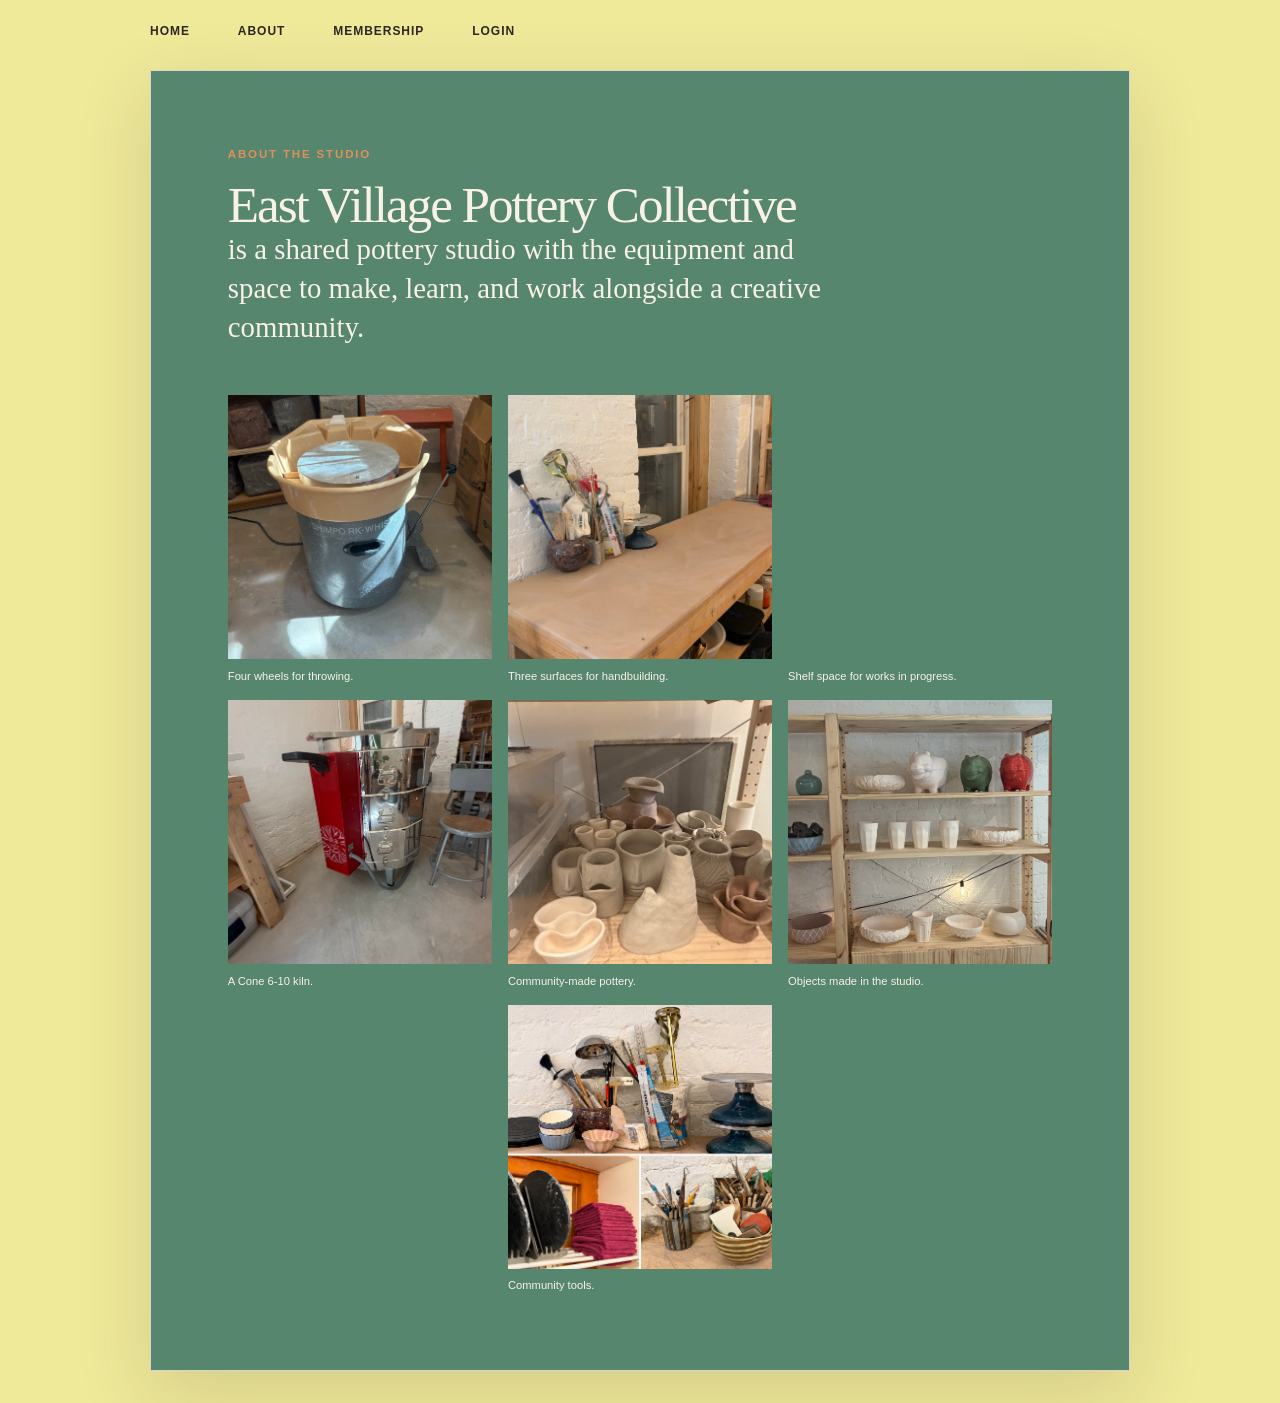
==== commit 22c9f4b3: "Make accounts invite-only and give the studio account admin views - Remove self-signup; invited memb" ====
--- a/about/index.html
+++ b/about/index.html
@@ -26,7 +26,7 @@
     <meta property="og:image:alt" content="Handmade pottery in the studio" />
     <meta name="twitter:card" content="summary_large_image" />
     <title>About the Studio | East Village Pottery Collective</title>
-    <link rel="stylesheet" href="/style.css?v=10" />
+    <link rel="stylesheet" href="/style.css?v=12" />
   </head>
   <body>
     <main class="page about-page">
@@ -109,6 +109,6 @@
         </section>
       </article>
     </main>
-    <script type="module" src="/components/site-nav.js?v=3"></script>
+    <script type="module" src="/components/site-nav.js?v=4"></script>
   </body>
 </html>
--- a/style.css
+++ b/style.css
@@ -872,6 +872,212 @@
   overflow-wrap: anywhere;
 }
 
+.visually-hidden {
+  position: absolute;
+  width: 1px;
+  height: 1px;
+  overflow: hidden;
+  clip-path: inset(50%);
+  white-space: nowrap;
+}
+
+.tier-history {
+  margin-top: 2rem;
+}
+
+.tier-history h3 {
+  margin: 0 0 0.5rem;
+  color: var(--clay-dark);
+  font-family: "Trebuchet MS", sans-serif;
+  font-size: 0.75rem;
+  letter-spacing: 0.1em;
+  text-transform: uppercase;
+}
+
+.tier-history ul {
+  margin: 0 !important;
+  padding: 0 !important;
+  list-style: none;
+}
+
+.tier-history li {
+  font-family: "Trebuchet MS", sans-serif;
+  font-size: 0.9rem !important;
+}
+
+.invoice-list {
+  display: grid;
+  gap: 1.5rem;
+  margin: 0 !important;
+  padding: 0 !important;
+  list-style: none;
+}
+
+.invoice {
+  display: grid;
+  gap: 0.75rem;
+  padding: 1.25rem;
+  border-left: 3px solid var(--peach);
+  background: rgba(228, 212, 187, 0.45);
+}
+
+.invoice-heading {
+  display: flex;
+  flex-wrap: wrap;
+  align-items: baseline;
+  justify-content: space-between;
+  gap: 0.5rem;
+}
+
+.invoice-heading h3 {
+  margin: 0;
+  font-size: 1.25rem;
+  font-weight: 400;
+}
+
+.invoice-tag {
+  padding: 0.2rem 0.5rem;
+  background: var(--peach);
+  color: var(--ink);
+  font-family: "Trebuchet MS", sans-serif;
+  font-size: 0.65rem;
+  font-weight: 700;
+  letter-spacing: 0.08em;
+  text-transform: uppercase;
+}
+
+.invoice-lines {
+  width: 100%;
+  border-collapse: collapse;
+  font-family: "Trebuchet MS", sans-serif;
+  font-size: 0.9rem;
+}
+
+.invoice-lines th,
+.invoice-lines td {
+  padding: 0.55rem 0;
+  border-bottom: 1px solid var(--line);
+  vertical-align: baseline;
+}
+
+.invoice-lines th {
+  font-weight: 400;
+  text-align: left;
+  overflow-wrap: anywhere;
+}
+
+.invoice-lines td {
+  padding-left: 1rem;
+  text-align: right;
+  white-space: nowrap;
+  font-variant-numeric: tabular-nums;
+}
+
+.invoice-lines tfoot th,
+.invoice-lines tfoot td {
+  border-bottom: 0;
+  font-weight: 700;
+}
+
+.invoice-detail {
+  display: block;
+  margin-top: 0.15rem;
+  color: var(--clay-dark);
+  font-size: 0.78rem;
+}
+
+.field select {
+  width: 100%;
+  padding: 0.7rem 0.8rem;
+  border: 1px solid var(--line);
+  border-radius: 0;
+  background: #fffaf2;
+  color: var(--ink);
+  font: inherit;
+  font-size: 1rem;
+}
+
+.member-total {
+  color: var(--clay-dark) !important;
+  font-family: "Trebuchet MS", sans-serif;
+  font-size: 0.9rem !important;
+  font-weight: 700;
+}
+
+.invoice-month,
+.admin-member {
+  border-left: 3px solid var(--peach);
+  background: rgba(228, 212, 187, 0.3);
+}
+
+.invoice-month > summary,
+.admin-member > summary {
+  display: flex;
+  flex-wrap: wrap;
+  align-items: baseline;
+  gap: 0.25rem 0.75rem;
+  padding: 0.9rem 1.25rem;
+  cursor: pointer;
+  font-family: "Trebuchet MS", sans-serif;
+}
+
+.invoice-month > .invoice-list {
+  padding: 0 1rem 1rem !important;
+}
+
+.admin-member-list {
+  display: grid;
+  gap: 0.75rem;
+  margin: 0 !important;
+  padding: 0 !important;
+  list-style: none;
+}
+
+.admin-member-meta {
+  color: var(--clay-dark);
+  font-size: 0.85rem;
+}
+
+.admin-member-body {
+  display: grid;
+  gap: 1rem;
+  padding: 0 1.25rem 1.25rem;
+}
+
+.admin-member-body h3 {
+  margin: 0.5rem 0 0;
+  color: var(--clay-dark);
+  font-family: "Trebuchet MS", sans-serif;
+  font-size: 0.75rem;
+  letter-spacing: 0.1em;
+  text-transform: uppercase;
+}
+
+.period-list {
+  display: grid;
+  gap: 0.75rem;
+  margin: 0 !important;
+  padding: 0 !important;
+  list-style: none;
+}
+
+.period-form {
+  display: grid;
+  grid-template-columns: repeat(3, minmax(0, 1fr));
+  gap: 0.6rem;
+  align-items: end;
+  padding: 0.9rem;
+  background: rgba(248, 241, 230, 0.7);
+}
+
+.period-form .field span {
+  font-size: 0.7rem;
+}
+
+.period-form .piece-actions,
+.period-form .form-status {
+  grid-column: 1 / -1;
+}
 
 /* Members home: posts */
 
@@ -1263,6 +1469,9 @@
   .piece {
     grid-template-columns: minmax(0, 1fr);
   }
+  .period-form {
+    grid-template-columns: minmax(0, 1fr);
+  }
   .calendar-month {
     min-width: 0;
     flex: 1;
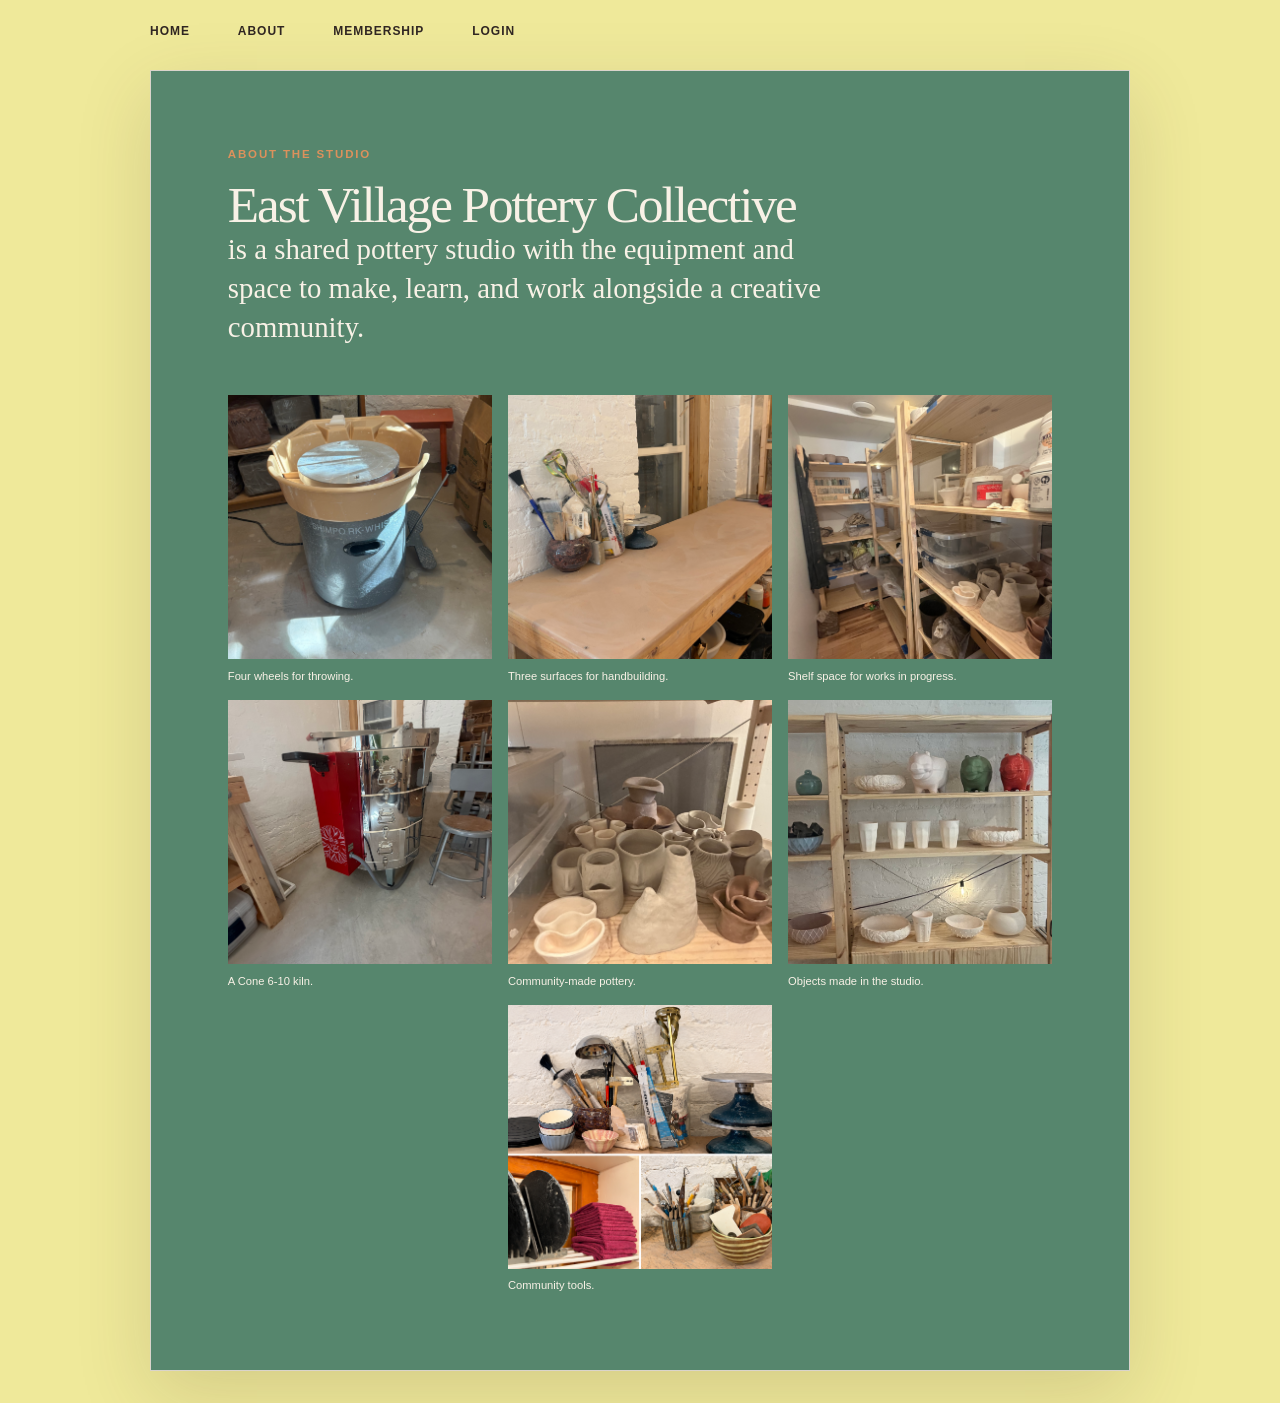
==== commit 67dbf251: "Cache-bust style.css" ====
--- a/about/index.html
+++ b/about/index.html
@@ -26,7 +26,7 @@
     <meta property="og:image:alt" content="Handmade pottery in the studio" />
     <meta name="twitter:card" content="summary_large_image" />
     <title>About the Studio | East Village Pottery Collective</title>
-    <link rel="stylesheet" href="/style.css?v=12" />
+    <link rel="stylesheet" href="/style.css?v=13" />
   </head>
   <body>
     <main class="page about-page">
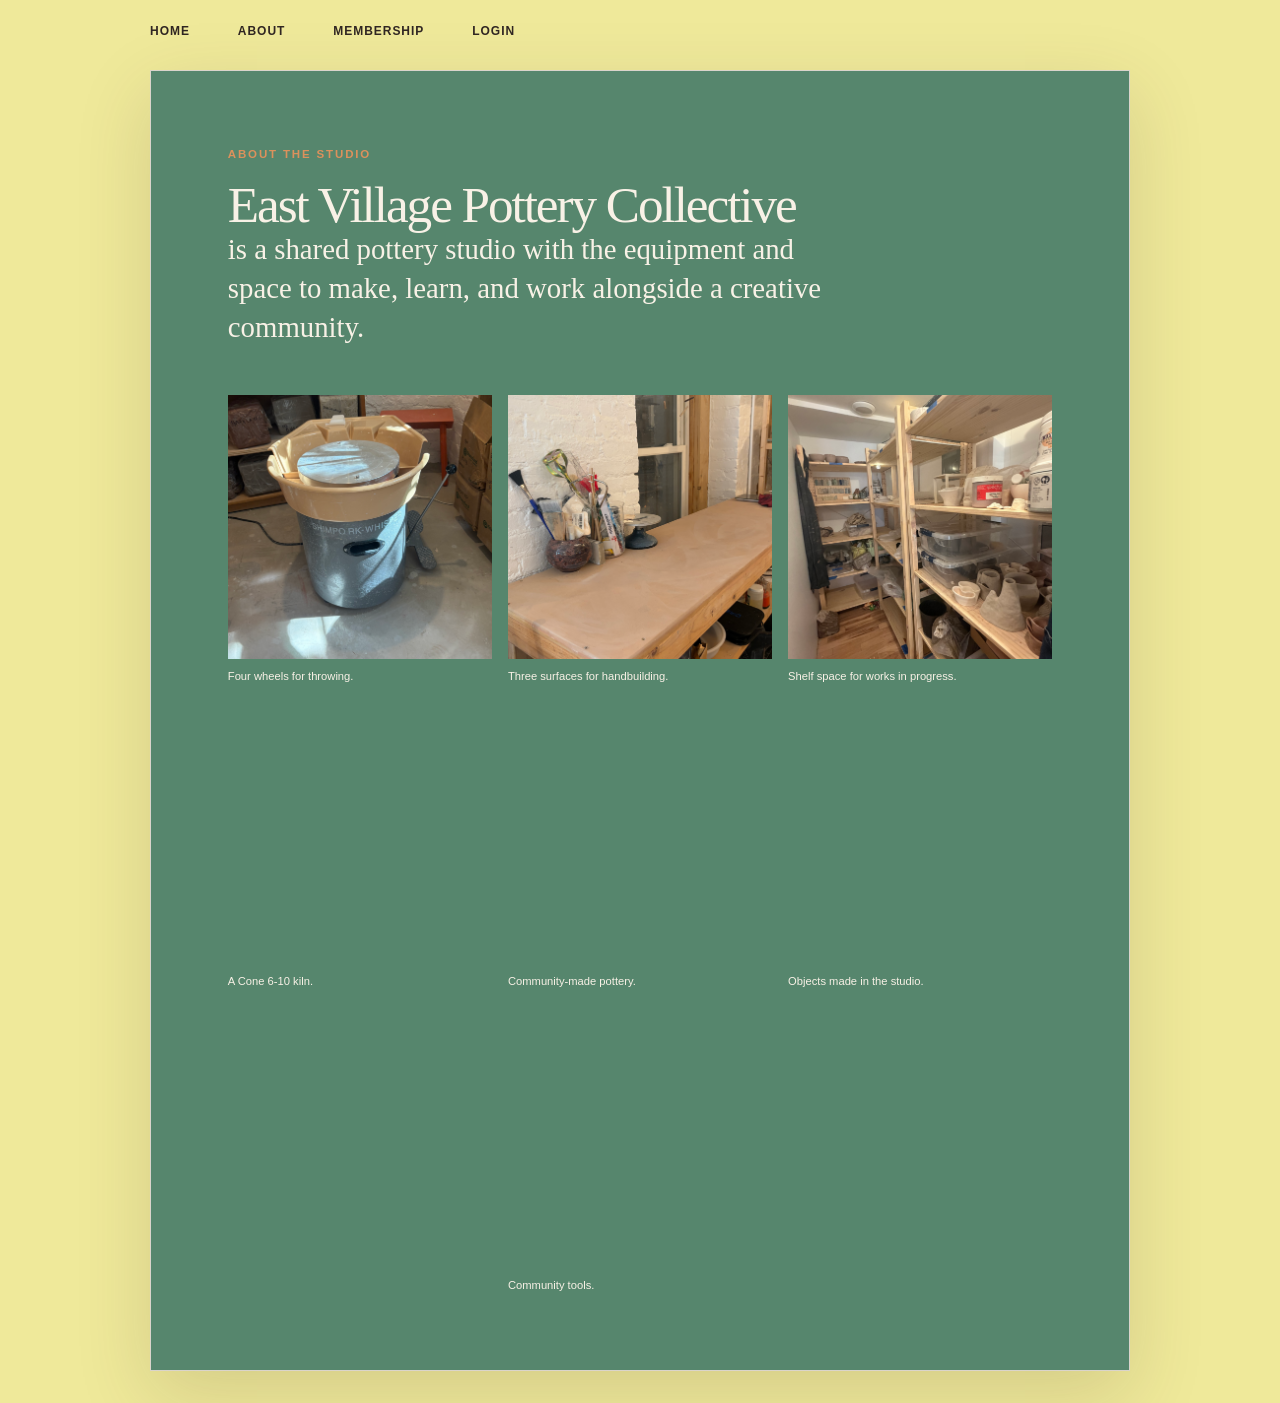
==== commit d9e6871d: "Cache-bust style.css" ====
--- a/about/index.html
+++ b/about/index.html
@@ -26,7 +26,7 @@
     <meta property="og:image:alt" content="Handmade pottery in the studio" />
     <meta name="twitter:card" content="summary_large_image" />
     <title>About the Studio | East Village Pottery Collective</title>
-    <link rel="stylesheet" href="/style.css?v=13" />
+    <link rel="stylesheet" href="/style.css?v=14" />
   </head>
   <body>
     <main class="page about-page">
--- a/style.css
+++ b/style.css
@@ -1061,9 +1061,42 @@
   list-style: none;
 }
 
+.membership-current {
+  display: grid;
+  gap: 0.75rem;
+}
+
+.membership-status {
+  margin: 0 !important;
+  font-family: "Trebuchet MS", sans-serif;
+  font-size: 0.95rem !important;
+}
+
+.period-row {
+  display: flex;
+  flex-wrap: wrap;
+  align-items: center;
+  justify-content: space-between;
+  gap: 0.5rem 1rem;
+  padding: 0.5rem 0;
+  border-bottom: 1px solid var(--line);
+  font-family: "Trebuchet MS", sans-serif;
+  font-size: 0.9rem;
+}
+
+.period-row:has(.period-form) {
+  display: block;
+  border-bottom: 0;
+}
+
+.period-edit {
+  padding: 0.3rem 0.7rem;
+  font-size: 0.7rem;
+}
+
 .period-form {
   display: grid;
-  grid-template-columns: repeat(3, minmax(0, 1fr));
+  grid-template-columns: repeat(auto-fit, minmax(10rem, 1fr));
   gap: 0.6rem;
   align-items: end;
   padding: 0.9rem;
@@ -1075,6 +1108,7 @@
 }
 
 .period-form .piece-actions,
+.period-form .field-note,
 .period-form .form-status {
   grid-column: 1 / -1;
 }
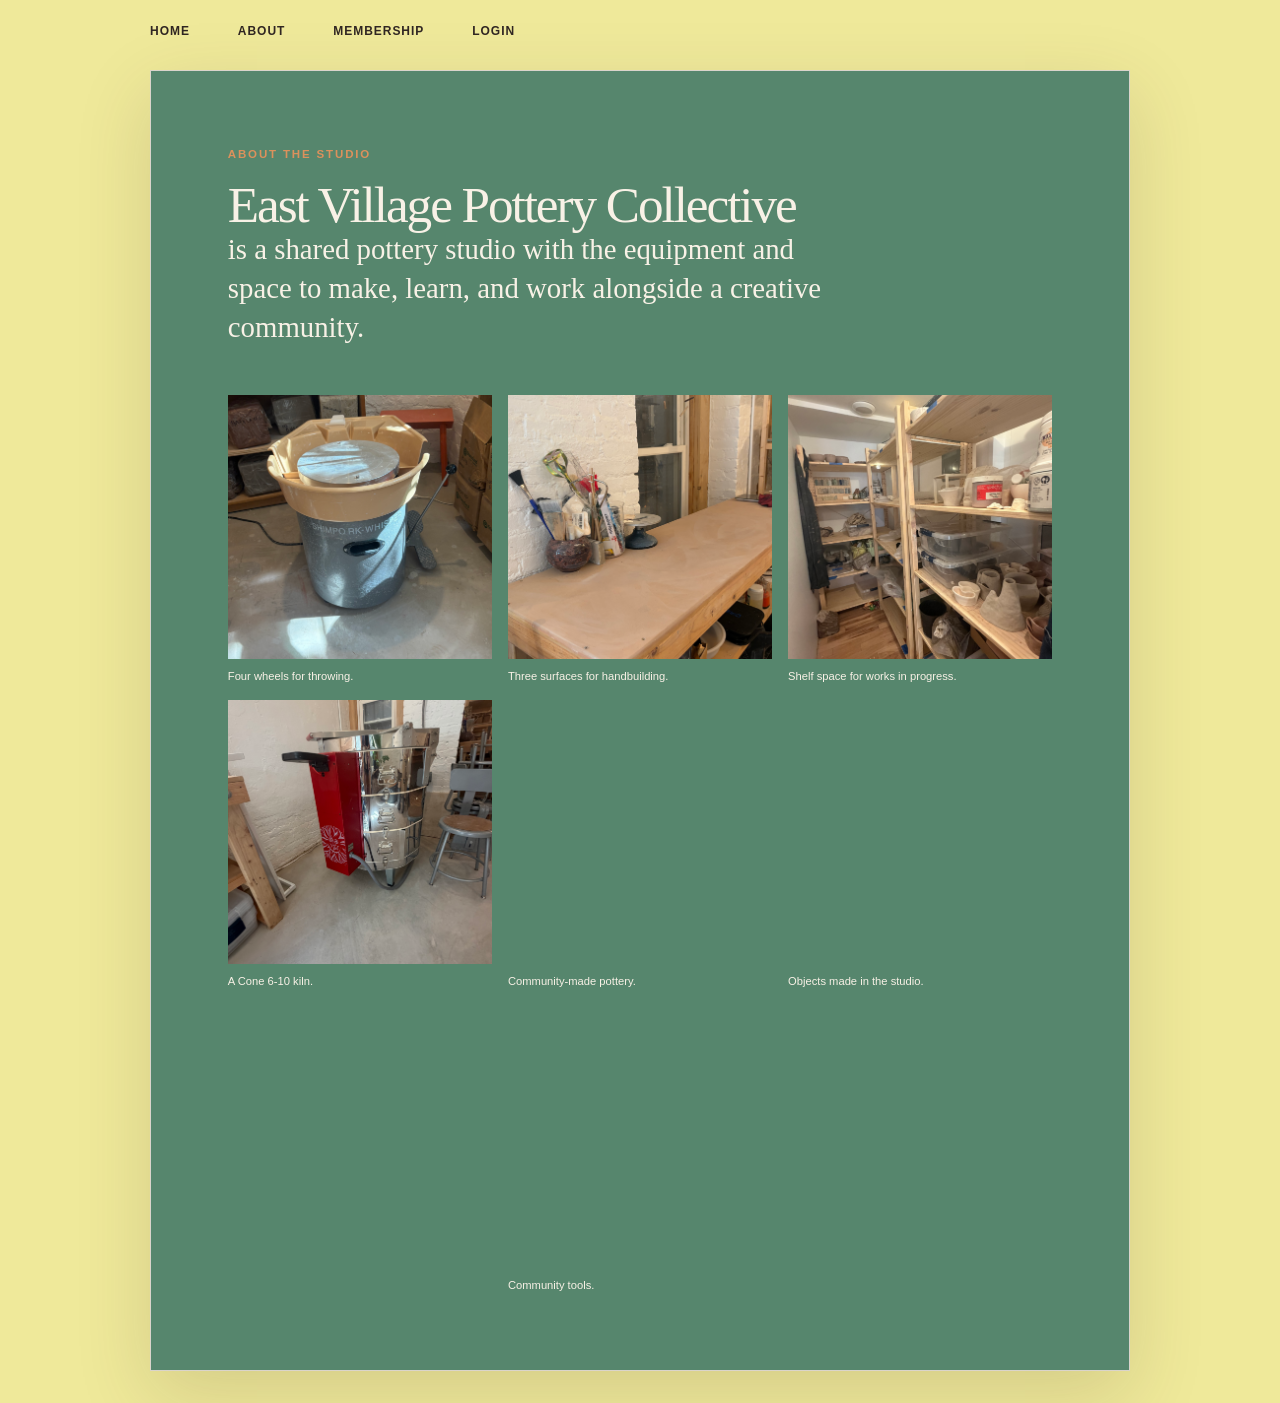
==== commit 8df89da2: "transition piece statuses" ====
--- a/about/index.html
+++ b/about/index.html
@@ -26,7 +26,7 @@
     <meta property="og:image:alt" content="Handmade pottery in the studio" />
     <meta name="twitter:card" content="summary_large_image" />
     <title>About the Studio | East Village Pottery Collective</title>
-    <link rel="stylesheet" href="/style.css?v=14" />
+    <link rel="stylesheet" href="/style.css?v=15" />
   </head>
   <body>
     <main class="page about-page">
@@ -109,6 +109,6 @@
         </section>
       </article>
     </main>
-    <script type="module" src="/components/site-nav.js?v=4"></script>
+    <script type="module" src="/components/site-nav.js?v=5"></script>
   </body>
 </html>
--- a/style.css
+++ b/style.css
@@ -845,6 +845,12 @@
   text-transform: uppercase;
 }
 
+.piece-status.status-in_kiln {
+  background: var(--clay);
+  color: var(--white);
+}
+
+.piece-status.status-ready_for_pickup,
 .piece-status.status-bisque_fired {
   background: var(--green);
   color: var(--white);
@@ -1427,6 +1433,71 @@
   font-size: 0.85rem !important;
 }
 
+.admin-subheading {
+  margin: 2.5rem 0 0.75rem;
+  color: var(--clay-dark);
+  font-family: "Trebuchet MS", sans-serif;
+  font-size: 0.72rem;
+  letter-spacing: 0.14em;
+  text-transform: uppercase;
+}
+
+.registration-list {
+  display: grid;
+  gap: 0.5rem;
+  margin: 0 !important;
+  padding: 0 !important;
+  list-style: none;
+}
+
+.registration {
+  display: flex;
+  flex-wrap: wrap;
+  align-items: baseline;
+  gap: 0.35rem 1rem;
+  padding: 0.7rem 1rem;
+  border-left: 3px solid var(--peach);
+  background: rgba(228, 212, 187, 0.45);
+  overflow-wrap: anywhere;
+}
+
+.registration .link-button {
+  margin-left: auto;
+  font-family: "Trebuchet MS", sans-serif;
+  font-size: 0.8rem;
+}
+
+/* Kiln page */
+
+.kiln-stage-heading {
+  display: flex;
+  flex-wrap: wrap;
+  align-items: center;
+  justify-content: space-between;
+  gap: 0.75rem;
+  margin-bottom: 1.25rem;
+}
+
+.kiln-stage-heading h2 {
+  margin: 0 !important;
+}
+
+.kiln-list {
+  display: grid;
+  gap: 0.75rem;
+  margin: 0 !important;
+  padding: 0 !important;
+  list-style: none;
+}
+
+.kiln-piece {
+  display: grid;
+  gap: 0.4rem;
+  padding: 0.9rem 1.1rem;
+  border-left: 3px solid var(--peach);
+  background: rgba(228, 212, 187, 0.45);
+}
+
 @media (max-width: 680px) {
   .page {
     padding: 0 1rem 1rem;
